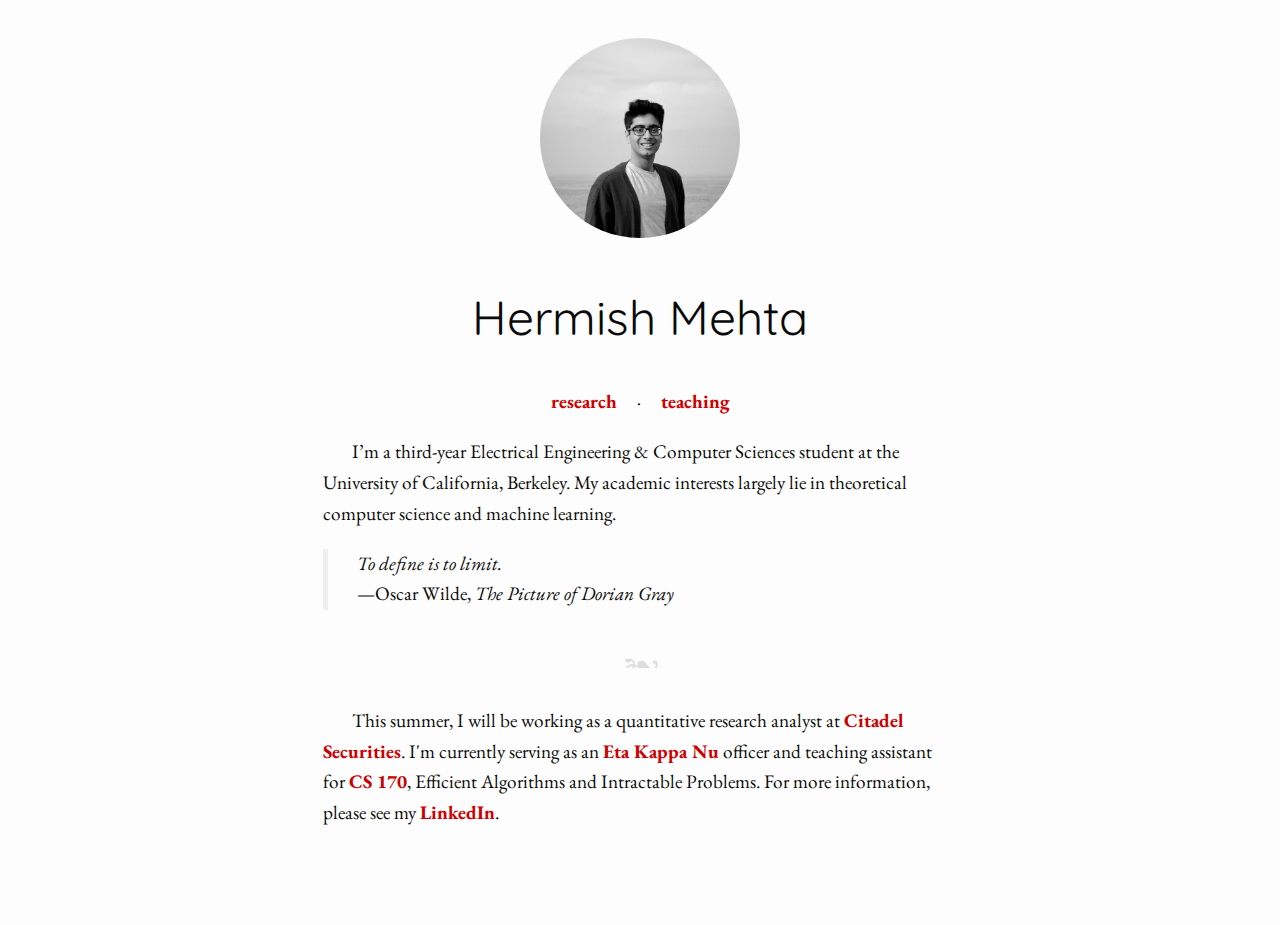
==== index.html @ c5e15570 "Delete unecessary information; use slightly nicer code" ====
<!DOCTYPE html>
<html>
	<head>
		<meta name="viewport" content="width=device-width, initial-scale=1.0">
		<meta charset="utf-8" />
		<link rel="stylesheet" type="text/css" href="css/style.css" />
		<link href="https://fonts.googleapis.com/css?family=EB+Garamond|Quicksand" rel="stylesheet">
		<title>Hermish Mehta</title>
	</head>
<body>
    <div>
        <img class="img-circle" src="files/main/headshot.jpg" height="200" width="200">
    </div>

    <h1>Hermish Mehta</h1>
    <div>
        <a href=./research.html>research</a>
        &nbsp; &nbsp; &middot; &nbsp; &nbsp;
        <a href=./teaching.html>teaching</a>
        <!--&nbsp; &nbsp; &middot; &nbsp; &nbsp;-->
        <!--<a href=./classes.html>classes</a>-->
    </div>

    <p>
        I’m a third-year Electrical Engineering &amp; Computer Sciences student at the University of
        California, Berkeley. My academic interests largely lie in theoretical computer science and 
        machine learning.
    </p>
    <blockquote>
        <p> 
            <em>To define is to limit. </em> <br />
            &mdash;Oscar Wilde, <em>The Picture of Dorian Gray</em>
        </p>
    </blockquote>
    <hr />

    <p>
        This summer, I will be working as a quantitative research analyst at <a href=
        "https://www.citadelsecurities.com" title="Citadel">Citadel Securities</a>. I'm currently 
        serving as an <a href="https://hkn.eecs.berkeley.edu" title="HKN">Eta Kappa Nu</a> officer 
        and teaching assistant for <a href="https://cs170.org" title="CS 170">CS 170</a>, Efficient
        Algorithms and Intractable Problems. For more information, please see my <a href=
        "https://www.linkedin.com/in/hermish/" title="LinkedIn">LinkedIn</a>.
    </p>
</body>
</html>
---- css/style.css ----
body {
  text-align:center;
  font-family:'EB Garamond', serif;
  font-size:120%; 
  line-height:1.6;
  padding:2em 2em 5em;
  background:rgb(253, 253, 253);
  margin:auto;
  max-width:33em;
  color:rgb(10, 10, 10);
  } 

a {outline:none !important; font-weight:bold; text-decoration:none;}
a:link {color:#c00;}
a:visited {color:#606;}
a:hover {color:#606;}
a:active {color:#900; outline:none;}

h1 {
  font-family: 'Quicksand', sans-serif;
  font-weight:normal;
  font-size:250%;
  line-height: 140%;
  margin:0.75em 0 0.75em;
}

h2 {
  font-family: 'Quicksand', sans-serif;
  font-weight:normal;
  font-size:150%;
  line-height: 140%;
  margin:1.5em 0 1.5em;
}

h3 {
  font-weight:normal;
  text-transform:uppercase;
  font-size:150%;
  letter-spacing:0.15em;
  margin:1.75em 0 0.75em;
}

h4 {
  font-weight:normal;
  font-size:150%;
  letter-spacing:0.1em;
  margin:1.5em 0 0.75em;
}

h5 {
  font-weight:normal;
  font-style:italic;
  font-size:150%;
  margin:1.5em 0 0.75em;
}

h6 {
  font-weight:bold;
  font-size:100%;
  letter-spacing:0.1em;
  margin:1.5em 0 0.75em;
}

p {
  text-align:left;
  text-indent:1.5em;
  font-size:100%;
  margin:1em 0 0;
}

/*
h1 + p {
  font-size:150%;
  margin:1em 0;
}
*/


/*
h1 + p {
  text-indent:0;
}
*/

p + ul, p + ol, p + dl {margin-bottom:1.5em;}

img { max-width: 100%; }

figure {margin: 2em 0 1.5em 0; width: 100%; text-align: center;}
figure img {border: 1px solid #ccc;}
figcaption {font-size: 66%; padding: 1em; padding-top: 0.5em;color: #aaa;}

blockquote {border-left:5px solid #eee; padding-left:1.5em; margin:1em 0;}
blockquote p {text-indent: 0 !important}
blockquote small {display:block; line-height:1.7em;}

ul, ol, dl {
  text-align:left;
  }

ul, ol {
  padding-left: 1.2em;
}

ul li, ol li {
	padding-left: 0.3em;
    margin-top: 0.3em;
}

li p {margin-top: 0px; text-indent: 0em;}
li {margin-bottom: 0.6em;}

code {font-family: Menlo, monospace; font-size:80%;}
p > code {padding:0.2em 0.4em; background:#eee;}
pre {text-align:left; overflow-x: scroll; background: #eee; padding: 10pt 20pt; border-radius: 5pt;}

hr {border: none; margin:0em 0 1em;font-size:200%;color: #ddd; height: 1em;}
hr:after {content: "❧"}

h1 + hr {margin:-0.5em 0 1.5em; font-size: 400%;}

ol#footnotes { margin-top: 4.5em;border-top: 1px solid #eee; padding-top: 1em; font-size: 80%;padding-left: 1.5em;}

ol#footnotes p {text-indent: 0px;}

figure + p {
	text-indent: 0em !important;
}

@keyframes highfade {
    0% {
		background-color: none;
    }
    20% {
		background-color: yellow;
	}
    100% {
		background-color: none;
    }
}

@-webkit-keyframes highfade {
    0% {
		background-color: none;
    }
    20% {
		background-color: yellow;
	}
    100% {
		background-color: none;
    }
}

a:target, ol#footnotes li:target, sup a:target  {
    animation-name: highfade;
    animation-duration: 2s;
    animation-iteration-count: 1;
    animation-timing-function: ease-in-out;
    -webkit-animation-name: highfade;
    -webkit-animation-duration: 2s;
    -webkit-animation-iteration-count: 1;
    -webkit-animation-timing-function: ease-in-out;
}

@media screen and (max-width: 736px) {
	body {
		padding: 1em 20px 1em 20px; 	
		font-size: 120%;	
	}
	h1 {
		font-size: 250%;
	}
	h2 {
		font-size: 150%;
	}
	h3, h4, h5 {
		font-size: 140%;
	}
}

.img-circle {
    border-radius: 50%;
}

.compressed {
     line-height: 1.1em;
 }
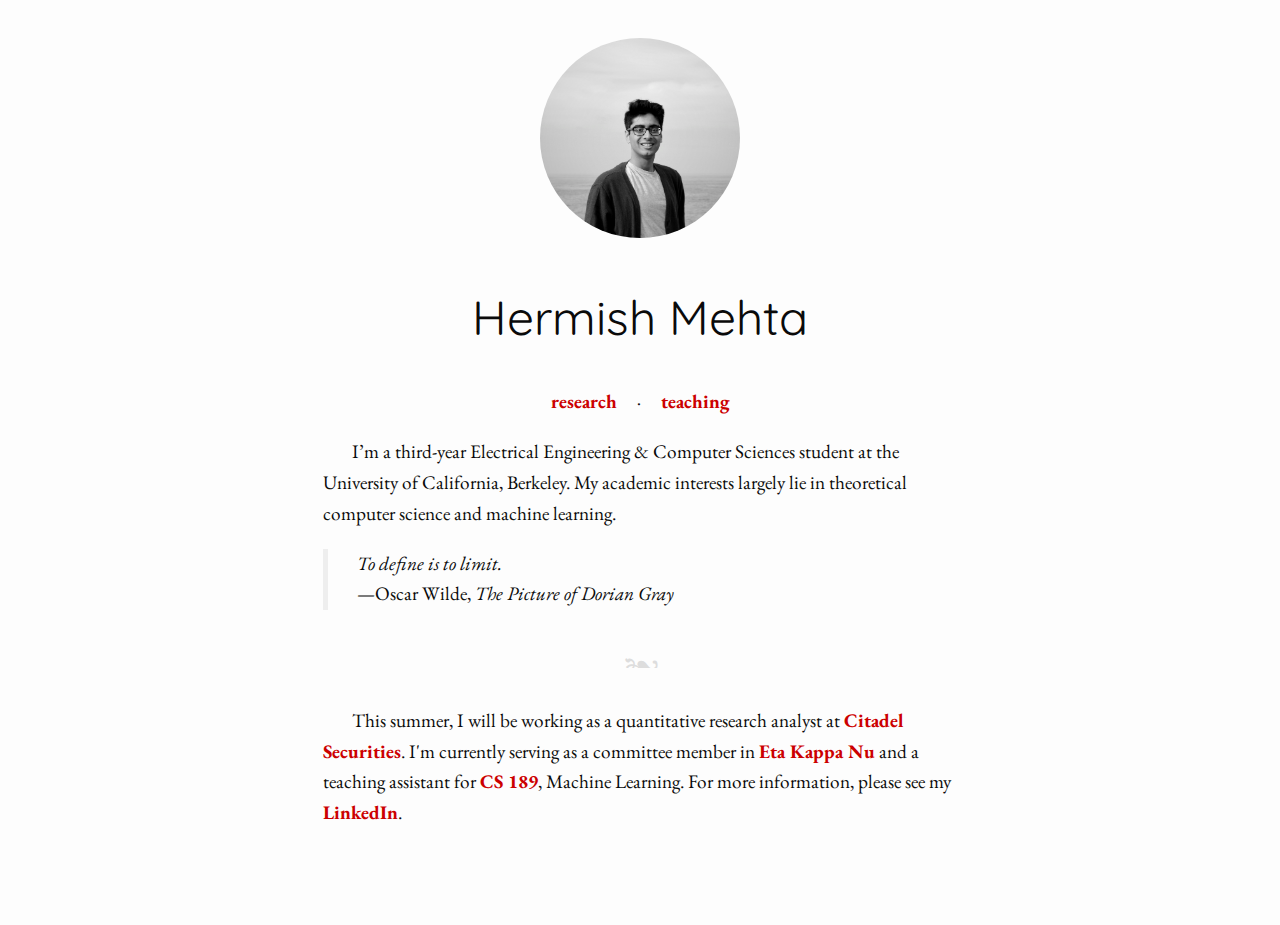
==== commit dc64bdf4: "Reinclude files; rewrite wording" ====
--- a/index.html
+++ b/index.html
@@ -37,10 +37,10 @@
     <p>
         This summer, I will be working as a quantitative research analyst at <a href=
         "https://www.citadelsecurities.com" title="Citadel">Citadel Securities</a>. I'm currently 
-        serving as an <a href="https://hkn.eecs.berkeley.edu" title="HKN">Eta Kappa Nu</a> officer 
-        and teaching assistant for <a href="https://cs170.org" title="CS 170">CS 170</a>, Efficient
-        Algorithms and Intractable Problems. For more information, please see my <a href=
-        "https://www.linkedin.com/in/hermish/" title="LinkedIn">LinkedIn</a>.
+        serving as a committee member in <a href="https://hkn.eecs.berkeley.edu" title="HKN">
+        Eta Kappa Nu</a> and a teaching assistant for <a href="https://people.eecs.berkeley.edu/~jrs/189/"
+        title="CS 189"> CS 189</a>, Machine Learning. For more information, please see my
+        <a href="https://www.linkedin.com/in/hermish/" title="LinkedIn">LinkedIn</a>.
     </p>
 </body>
 </html>
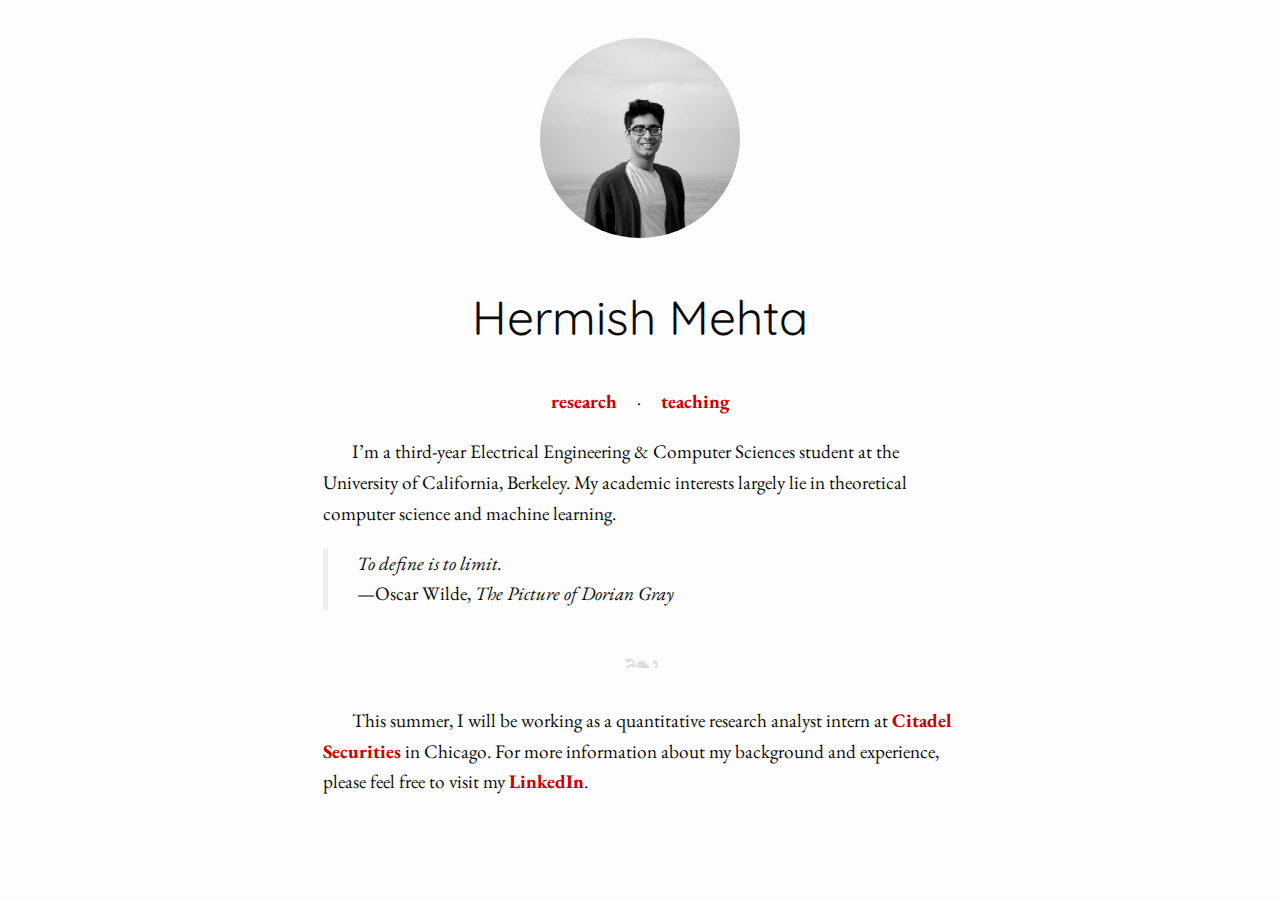
==== commit 681d3138: "Clean up" ====
--- a/index.html
+++ b/index.html
@@ -17,8 +17,6 @@
         <a href=./research.html>research</a>
         &nbsp; &nbsp; &middot; &nbsp; &nbsp;
         <a href=./teaching.html>teaching</a>
-        <!--&nbsp; &nbsp; &middot; &nbsp; &nbsp;-->
-        <!--<a href=./classes.html>classes</a>-->
     </div>
 
     <p>
@@ -35,11 +33,9 @@
     <hr />
 
     <p>
-        This summer, I will be working as a quantitative research analyst at <a href=
-        "https://www.citadelsecurities.com" title="Citadel">Citadel Securities</a>. I'm currently 
-        serving as a committee member in <a href="https://hkn.eecs.berkeley.edu" title="HKN">
-        Eta Kappa Nu</a> and a teaching assistant for <a href="https://people.eecs.berkeley.edu/~jrs/189/"
-        title="CS 189"> CS 189</a>, Machine Learning. For more information, please see my
+        This summer, I will be working as a quantitative research analyst intern at <a href=
+        "https://www.citadelsecurities.com" title="Citadel">Citadel Securities</a> in Chicago. For
+        more information about my background and experience, please feel free to visit my
         <a href="https://www.linkedin.com/in/hermish/" title="LinkedIn">LinkedIn</a>.
     </p>
 </body>
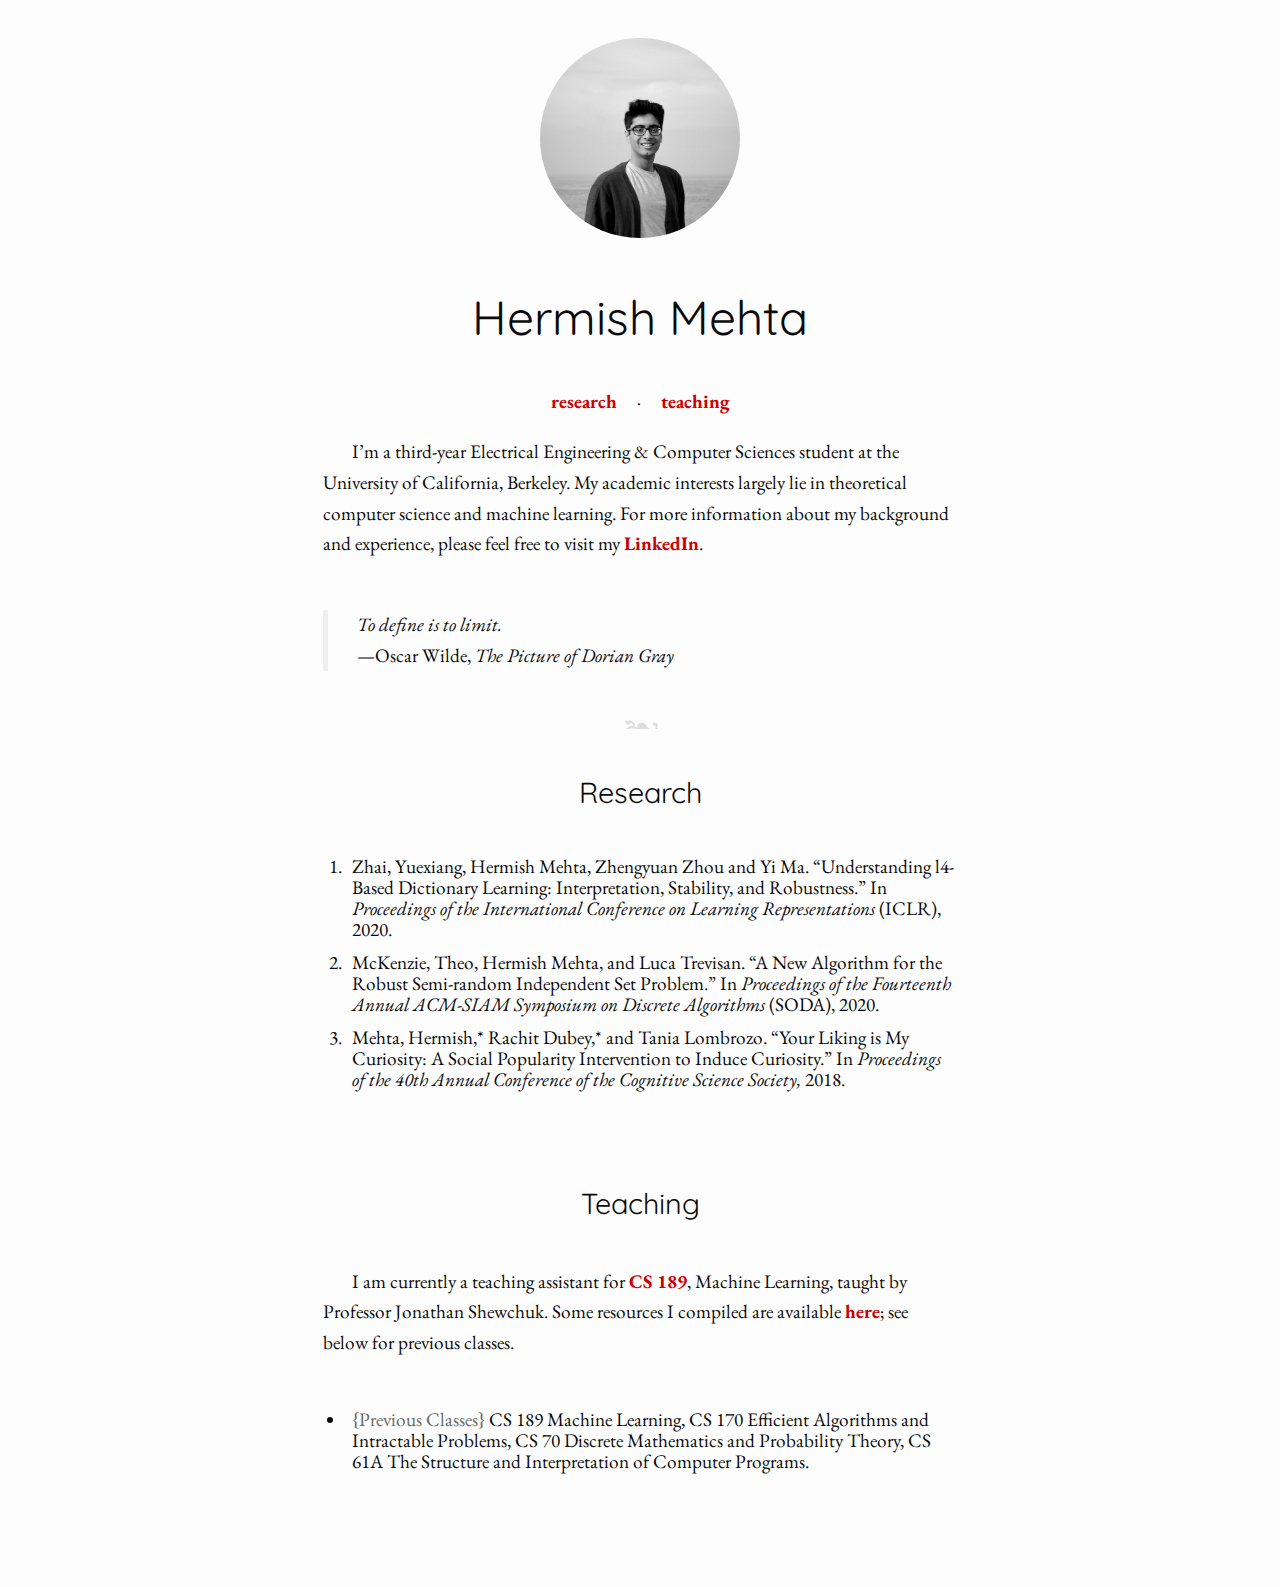
==== commit 2dab8a28: "Shift to using a single page; delete uncessary files" ====
--- a/index.html
+++ b/index.html
@@ -9,35 +9,71 @@
 	</head>
 <body>
     <div>
-        <img class="img-circle" src="files/main/headshot.jpg" height="200" width="200">
+        <img class="img-circle" src="media/headshot.jpg" height="200" width="200">
     </div>
 
     <h1>Hermish Mehta</h1>
     <div>
-        <a href=./research.html>research</a>
+        <a href="#research">research</a>
         &nbsp; &nbsp; &middot; &nbsp; &nbsp;
-        <a href=./teaching.html>teaching</a>
+        <a href="#teaching">teaching</a>
     </div>
 
     <p>
         I’m a third-year Electrical Engineering &amp; Computer Sciences student at the University of
         California, Berkeley. My academic interests largely lie in theoretical computer science and 
-        machine learning.
+        machine learning. For more information about my background and experience, please feel free
+        to visit my <a href="https://www.linkedin.com/in/hermish/" title="LinkedIn">LinkedIn</a>.
     </p>
+    <br>
     <blockquote>
         <p> 
             <em>To define is to limit. </em> <br />
             &mdash;Oscar Wilde, <em>The Picture of Dorian Gray</em>
         </p>
     </blockquote>
+
     <hr />
 
+    <h2 id="research">Research</h2>
+    <ol class="compressed">
+        <li>
+            Zhai, Yuexiang, Hermish Mehta, Zhengyuan Zhou and Yi Ma. &ldquo;Understanding l4-Based
+            Dictionary Learning: Interpretation, Stability, and Robustness.&rdquo; In
+            <em>Proceedings of the International Conference on Learning Representations</em>
+            (ICLR), 2020.
+        </li>
+        <li>
+            McKenzie, Theo, Hermish Mehta, and Luca Trevisan. &ldquo;A New Algorithm for the Robust
+            Semi-random Independent Set Problem.&rdquo; In <em>Proceedings of the Fourteenth Annual
+            ACM-SIAM Symposium on Discrete Algorithms</em> (SODA), 2020.
+        </li>
+        <li>
+            Mehta, Hermish,* Rachit Dubey,* and Tania Lombrozo. &ldquo;Your Liking is My Curiosity:
+            A Social Popularity Intervention to Induce Curiosity.&rdquo; In <em>Proceedings of the
+            40th Annual Conference of the Cognitive Science Society,</em> 2018.
+        </li>
+    </ol>
+
+    <br>
+
+    <h2 id="teaching">Teaching</h2>
     <p>
-        This summer, I will be working as a quantitative research analyst intern at <a href=
-        "https://www.citadelsecurities.com" title="Citadel">Citadel Securities</a> in Chicago. For
-        more information about my background and experience, please feel free to visit my
-        <a href="https://www.linkedin.com/in/hermish/" title="LinkedIn">LinkedIn</a>.
+        I am currently a teaching assistant for
+        <a href="https://people.eecs.berkeley.edu/~jrs/189/" title="CS 189">CS 189</a>,
+        Machine Learning, taught by Professor Jonathan Shewchuk. Some resources I compiled are
+        available <a href="files/teaching/">here</a>; see below for previous classes.
     </p>
+    <br>
+    <ul class="compressed">
+        <li>
+            <span style="color: DimGrey">{Previous Classes}</span>
+            CS 189 Machine Learning,
+            CS 170 Efficient Algorithms and Intractable Problems,
+            CS 70 Discrete Mathematics and Probability Theory,
+            CS 61A The Structure and Interpretation of Computer Programs.
+        </li>
+    </ul>
 </body>
 </html>
 
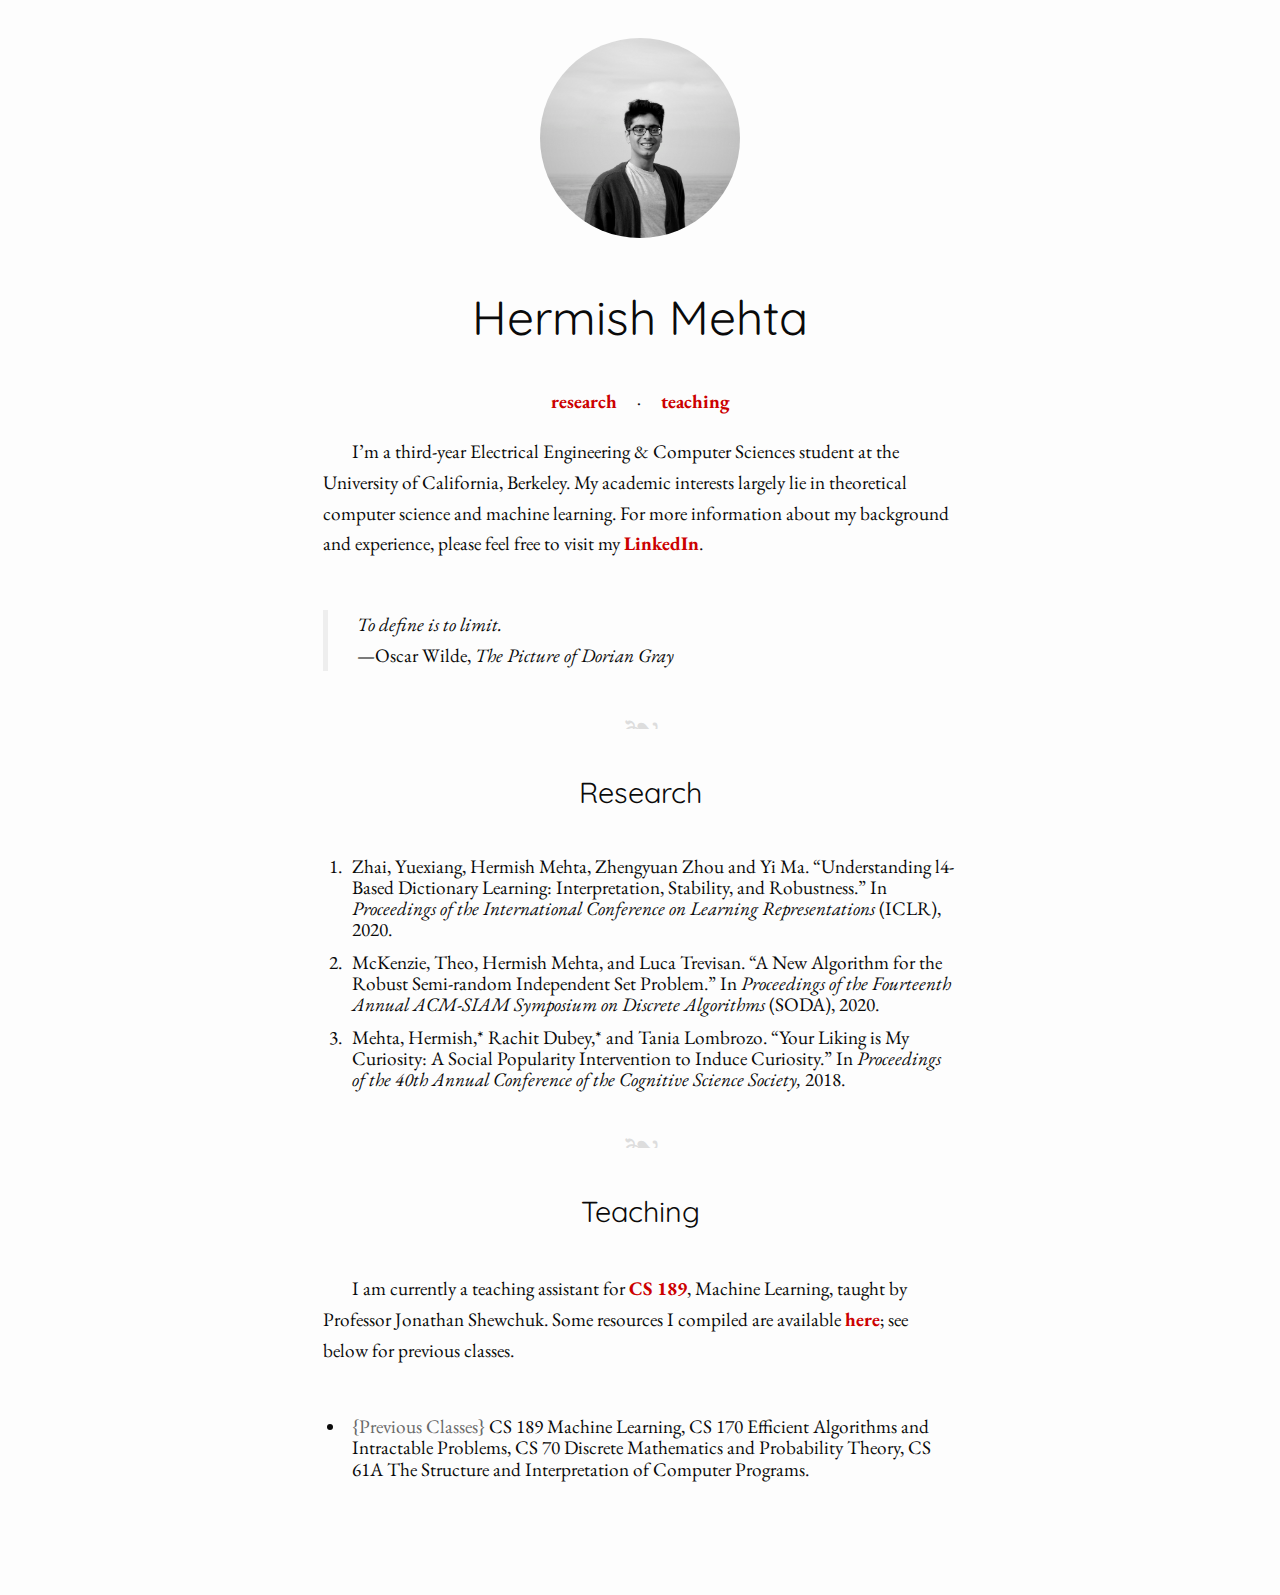
==== commit 017c3329: "Include extra symbol" ====
--- a/index.html
+++ b/index.html
@@ -55,7 +55,7 @@
         </li>
     </ol>
 
-    <br>
+    <hr />
 
     <h2 id="teaching">Teaching</h2>
     <p>
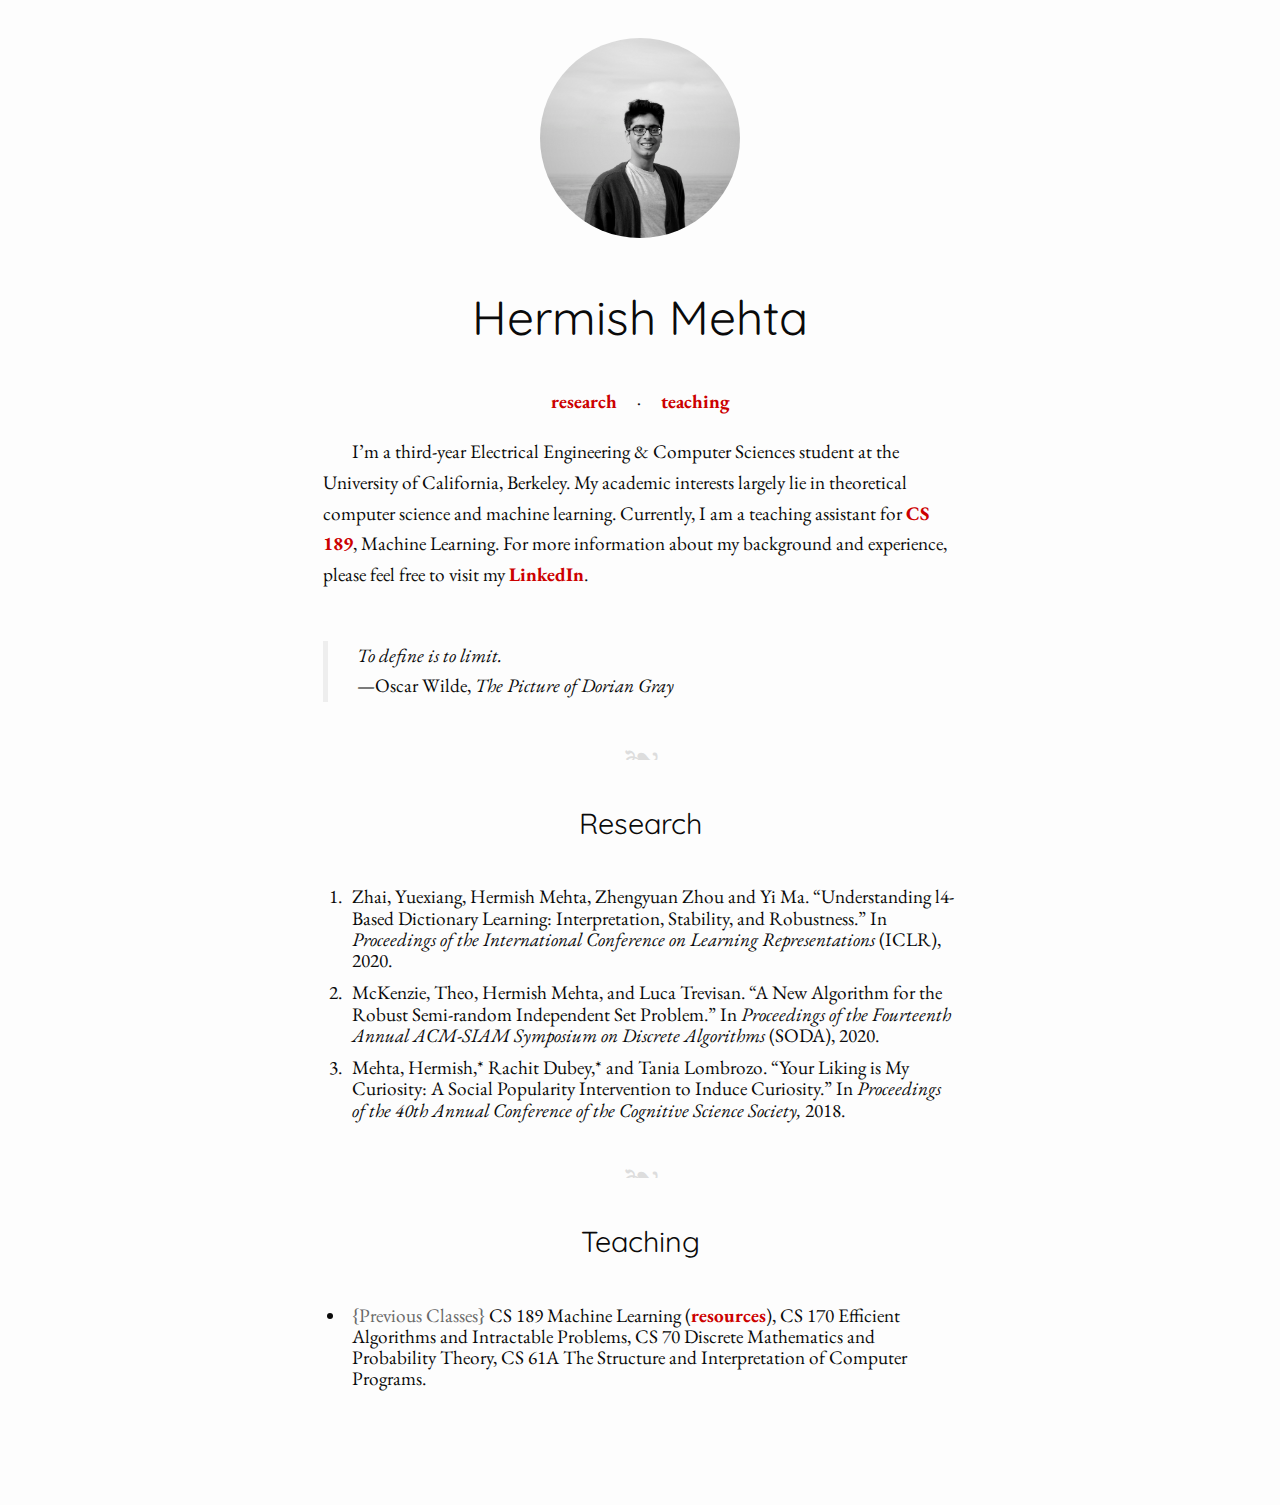
==== commit 47fb817c: "Simplify even more" ====
--- a/index.html
+++ b/index.html
@@ -22,7 +22,9 @@
     <p>
         I’m a third-year Electrical Engineering &amp; Computer Sciences student at the University of
         California, Berkeley. My academic interests largely lie in theoretical computer science and 
-        machine learning. For more information about my background and experience, please feel free
+        machine learning. Currently, I am a teaching assistant for
+        <a href="https://people.eecs.berkeley.edu/~jrs/189/" title="CS 189">CS 189</a>, Machine
+        Learning. For more information about my background and experience, please feel free
         to visit my <a href="https://www.linkedin.com/in/hermish/" title="LinkedIn">LinkedIn</a>.
     </p>
     <br>
@@ -58,17 +60,10 @@
     <hr />
 
     <h2 id="teaching">Teaching</h2>
-    <p>
-        I am currently a teaching assistant for
-        <a href="https://people.eecs.berkeley.edu/~jrs/189/" title="CS 189">CS 189</a>,
-        Machine Learning, taught by Professor Jonathan Shewchuk. Some resources I compiled are
-        available <a href="files/teaching/">here</a>; see below for previous classes.
-    </p>
-    <br>
     <ul class="compressed">
         <li>
             <span style="color: DimGrey">{Previous Classes}</span>
-            CS 189 Machine Learning,
+            CS 189 Machine Learning (<a href="files/teaching">resources</a>),
             CS 170 Efficient Algorithms and Intractable Problems,
             CS 70 Discrete Mathematics and Probability Theory,
             CS 61A The Structure and Interpretation of Computer Programs.
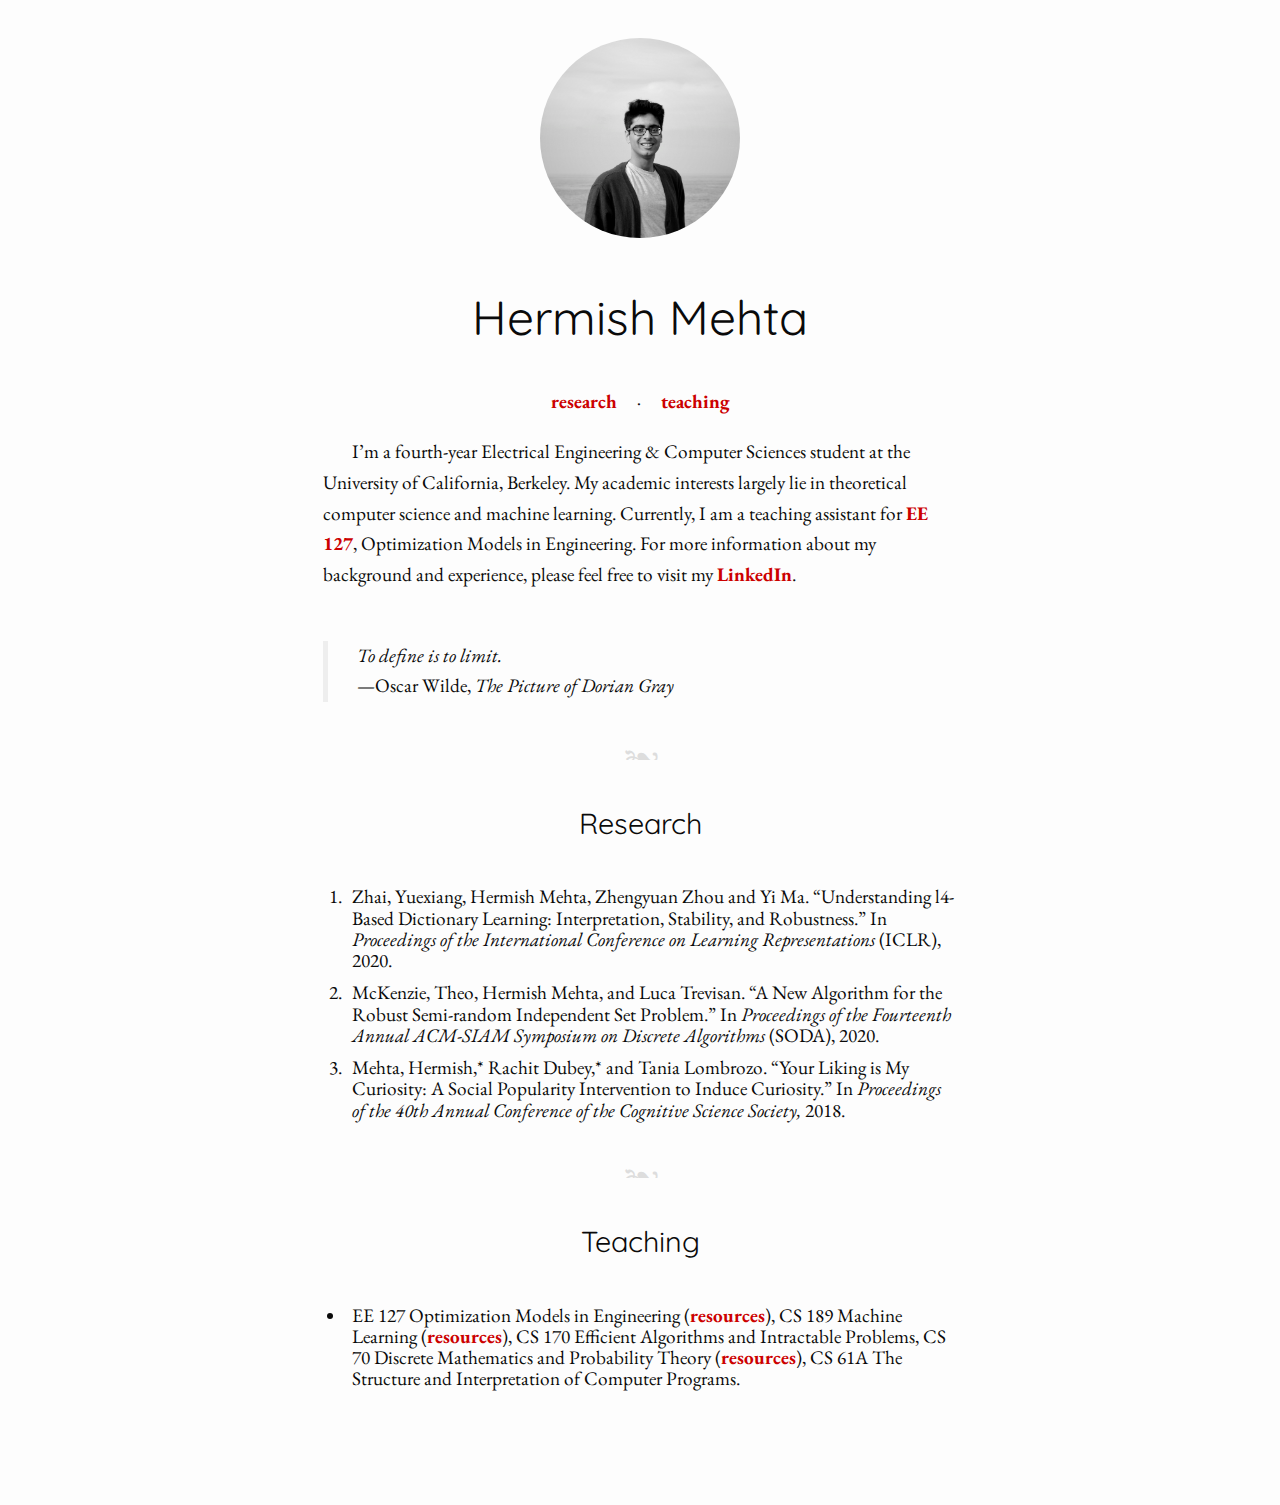
==== commit 4ab136c2: "Update for senior year" ====
--- a/index.html
+++ b/index.html
@@ -20,12 +20,11 @@
     </div>
 
     <p>
-        I’m a third-year Electrical Engineering &amp; Computer Sciences student at the University of
+        I’m a fourth-year Electrical Engineering &amp; Computer Sciences student at the University of
         California, Berkeley. My academic interests largely lie in theoretical computer science and 
-        machine learning. Currently, I am a teaching assistant for
-        <a href="https://people.eecs.berkeley.edu/~jrs/189/" title="CS 189">CS 189</a>, Machine
-        Learning. For more information about my background and experience, please feel free
-        to visit my <a href="https://www.linkedin.com/in/hermish/" title="LinkedIn">LinkedIn</a>.
+        machine learning. Currently, I am a teaching assistant for <a href="https://inst.eecs.berkeley.edu/~ee127/fa20/" title="EE 127">EE 127</a>,
+        Optimization Models in Engineering. For more information about my background and experience,
+        please feel free to visit my <a href="https://www.linkedin.com/in/hermish/" title="LinkedIn">LinkedIn</a>.
     </p>
     <br>
     <blockquote>
@@ -62,10 +61,10 @@
     <h2 id="teaching">Teaching</h2>
     <ul class="compressed">
         <li>
-            <span style="color: DimGrey">{Previous Classes}</span>
-            CS 189 Machine Learning (<a href="files/teaching">resources</a>),
+            EE 127 Optimization Models in Engineering (<a href="https://drive.google.com/drive/folders/1o8vMCdGDnXB937KooiKZyjBJ5EOM33Z7?usp=sharing" title="EE 127 Resources">resources</a>),
+            CS 189 Machine Learning (<a href="https://drive.google.com/drive/folders/19eAxt5oDd4QxX-4tyh4JfGgJE8MHB6kW?usp=sharing" title="CS 189 Resources">resources</a>),
             CS 170 Efficient Algorithms and Intractable Problems,
-            CS 70 Discrete Mathematics and Probability Theory,
+            CS 70 Discrete Mathematics and Probability Theory (<a href="https://drive.google.com/drive/folders/1J6ArRQF2OGTEbHJUzMtpwA1XSH6kGvWt?usp=sharing" title="CS 189 Resources">resources</a>),
             CS 61A The Structure and Interpretation of Computer Programs.
         </li>
     </ul>
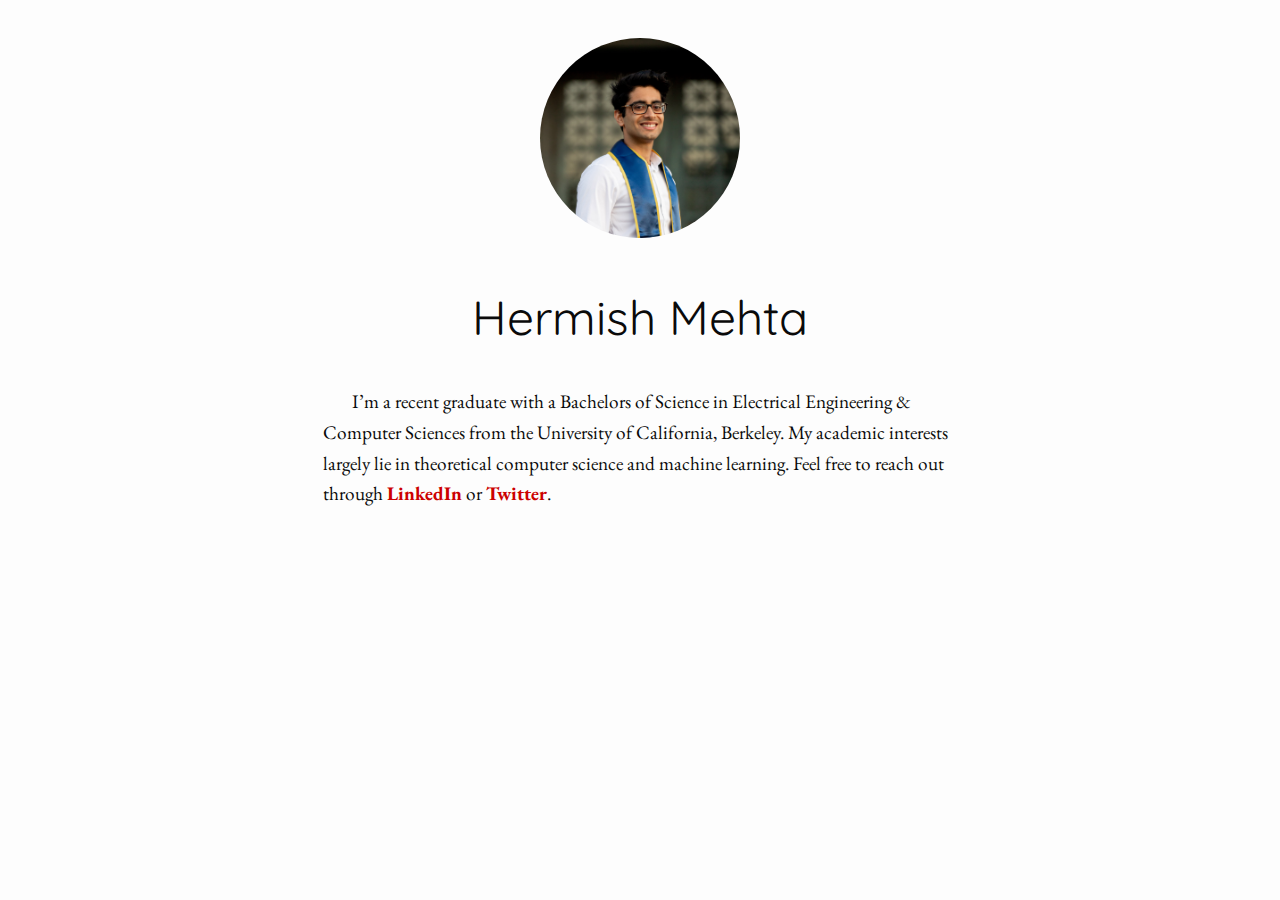
==== commit 582643c0: "Update" ====
--- a/index.html
+++ b/index.html
@@ -9,65 +9,18 @@
 	</head>
 <body>
     <div>
-        <img class="img-circle" src="media/headshot.jpg" height="200" width="200">
+        <img class="img-circle" src="media/new-headshot.jpg" height="200" width="200">
     </div>
 
     <h1>Hermish Mehta</h1>
-    <div>
-        <a href="#research">research</a>
-        &nbsp; &nbsp; &middot; &nbsp; &nbsp;
-        <a href="#teaching">teaching</a>
-    </div>
-
     <p>
-        I’m a fourth-year Electrical Engineering &amp; Computer Sciences student at the University of
-        California, Berkeley. My academic interests largely lie in theoretical computer science and 
-        machine learning. Currently, I am a teaching assistant for <a href="https://inst.eecs.berkeley.edu/~ee127/fa20/" title="EE 127">EE 127</a>,
-        Optimization Models in Engineering. For more information about my background and experience,
-        please feel free to visit my <a href="https://www.linkedin.com/in/hermish/" title="LinkedIn">LinkedIn</a>.
+        I’m a recent graduate with a Bachelors of Science in Electrical Engineering &amp;
+        Computer Sciences from the University of California, Berkeley. My academic interests
+        largely lie in theoretical computer science and machine learning. Feel free to reach out
+        through  <a href="https://www.linkedin.com/in/hermish/" title="LinkedIn">LinkedIn</a> or
+        <a href="https://twitter.com/hermishdm" title="Twitter">Twitter</a>.
     </p>
     <br>
-    <blockquote>
-        <p> 
-            <em>To define is to limit. </em> <br />
-            &mdash;Oscar Wilde, <em>The Picture of Dorian Gray</em>
-        </p>
-    </blockquote>
-
-    <hr />
-
-    <h2 id="research">Research</h2>
-    <ol class="compressed">
-        <li>
-            Zhai, Yuexiang, Hermish Mehta, Zhengyuan Zhou and Yi Ma. &ldquo;Understanding l4-Based
-            Dictionary Learning: Interpretation, Stability, and Robustness.&rdquo; In
-            <em>Proceedings of the International Conference on Learning Representations</em>
-            (ICLR), 2020.
-        </li>
-        <li>
-            McKenzie, Theo, Hermish Mehta, and Luca Trevisan. &ldquo;A New Algorithm for the Robust
-            Semi-random Independent Set Problem.&rdquo; In <em>Proceedings of the Fourteenth Annual
-            ACM-SIAM Symposium on Discrete Algorithms</em> (SODA), 2020.
-        </li>
-        <li>
-            Mehta, Hermish,* Rachit Dubey,* and Tania Lombrozo. &ldquo;Your Liking is My Curiosity:
-            A Social Popularity Intervention to Induce Curiosity.&rdquo; In <em>Proceedings of the
-            40th Annual Conference of the Cognitive Science Society,</em> 2018.
-        </li>
-    </ol>
-
-    <hr />
-
-    <h2 id="teaching">Teaching</h2>
-    <ul class="compressed">
-        <li>
-            EE 127 Optimization Models in Engineering (<a href="https://drive.google.com/drive/folders/1o8vMCdGDnXB937KooiKZyjBJ5EOM33Z7?usp=sharing" title="EE 127 Resources">resources</a>),
-            CS 189 Machine Learning (<a href="https://drive.google.com/drive/folders/19eAxt5oDd4QxX-4tyh4JfGgJE8MHB6kW?usp=sharing" title="CS 189 Resources">resources</a>),
-            CS 170 Efficient Algorithms and Intractable Problems,
-            CS 70 Discrete Mathematics and Probability Theory (<a href="https://drive.google.com/drive/folders/1J6ArRQF2OGTEbHJUzMtpwA1XSH6kGvWt?usp=sharing" title="CS 189 Resources">resources</a>),
-            CS 61A The Structure and Interpretation of Computer Programs.
-        </li>
-    </ul>
 </body>
 </html>
 
